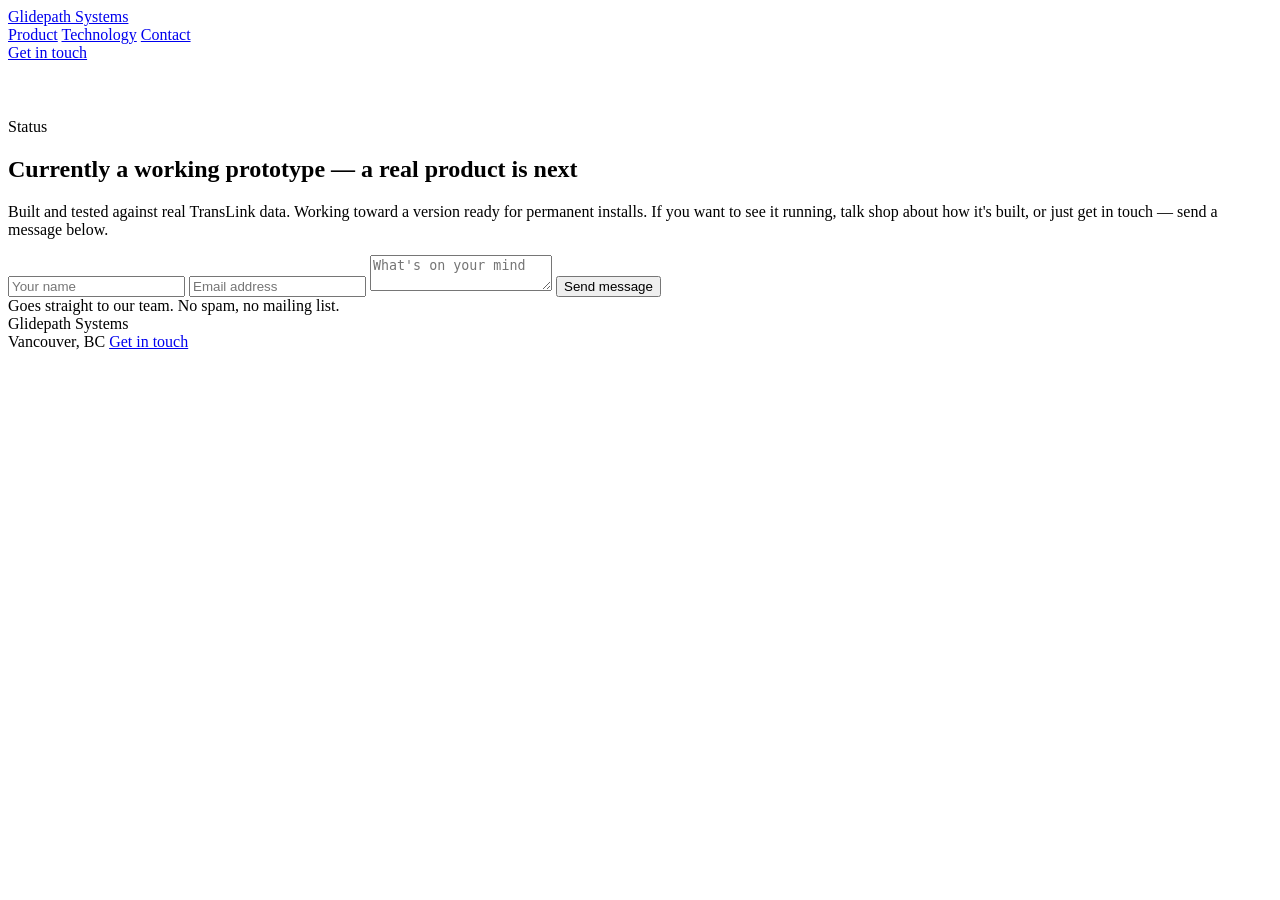
==== contact/index.html @ edbadcf6 "Create index.html" ====
<!DOCTYPE html>
<html lang="en">
<head>
<meta charset="UTF-8">
<title>Contact — Glidepath Systems</title>
<meta name="viewport" content="width=device-width, initial-scale=1.0">
<link rel="preconnect" href="https://fonts.googleapis.com">
<link href="https://fonts.googleapis.com/css2?family=Manrope:wght@400;500;600;700;800&family=JetBrains+Mono:wght@500;600&display=swap" rel="stylesheet">
<link rel="stylesheet" href="styles.css">
</head>
<body>

<div class="wrap nav-shell">
  <nav>
    <a href="index.html" class="logo"><span class="dot"></span>Glidepath Systems</a>
    <div class="nav-links">
      <a href="product.html">Product</a>
      <a href="technology.html">Technology</a>
      <a href="contact.html" class="active">Contact</a>
    </div>
    <a class="pill-btn" href="contact.html">Get in touch</a>
  </nav>
</div>

<div class="wrap">
  <section style="padding-top:56px;">
    <div class="pilot-band">
      <div class="eyebrow">Status</div>
      <h2>Currently a working prototype — a real product is next</h2>
      <p>Built and tested against real TransLink data. Working toward a version ready for permanent installs. If you want to see it running, talk shop about how it's built, or just get in touch — send a message below.</p>

      <form class="pilot-form" action="https://formspree.io/f/YOUR_FORM_ID" method="POST">
        <input type="text" name="name" placeholder="Your name" required>
        <input type="email" name="email" placeholder="Email address" required>
        <textarea name="message" placeholder="What's on your mind" required></textarea>
        <button type="submit">Send message</button>
      </form>
      <div class="form-note">Goes straight to our team. No spam, no mailing list.</div>
    </div>
  </section>
</div>

<footer>
  <div class="wrap">
    <div class="f-logo">Glidepath Systems</div>
    <span>Vancouver, BC</span>
    <a href="contact.html">Get in touch</a>
  </div>
</footer>

</body>
</html>
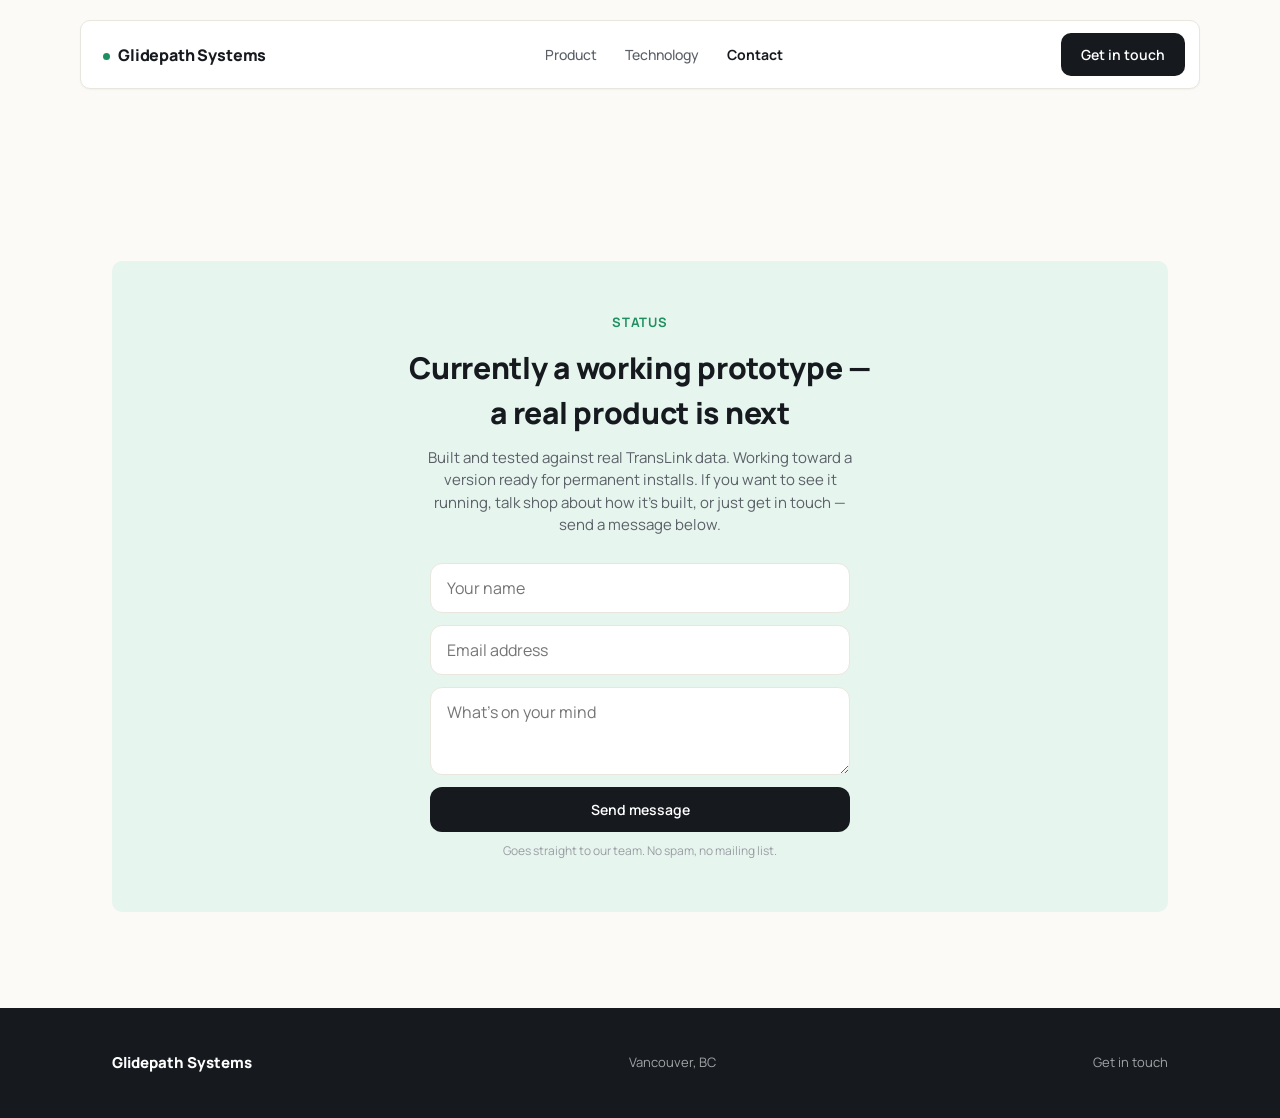
==== commit ad6e5ae7: "Update index.html" ====
--- a/contact/index.html
+++ b/contact/index.html
@@ -6,19 +6,19 @@
 <meta name="viewport" content="width=device-width, initial-scale=1.0">
 <link rel="preconnect" href="https://fonts.googleapis.com">
 <link href="https://fonts.googleapis.com/css2?family=Manrope:wght@400;500;600;700;800&family=JetBrains+Mono:wght@500;600&display=swap" rel="stylesheet">
-<link rel="stylesheet" href="styles.css">
+<link rel="stylesheet" href="/styles.css">
 </head>
 <body>
 
 <div class="wrap nav-shell">
   <nav>
-    <a href="index.html" class="logo"><span class="dot"></span>Glidepath Systems</a>
+    <a href="/" class="logo"><span class="dot"></span>Glidepath Systems</a>
     <div class="nav-links">
-      <a href="product.html">Product</a>
-      <a href="technology.html">Technology</a>
-      <a href="contact.html" class="active">Contact</a>
+      <a href="/product/">Product</a>
+      <a href="/technology/">Technology</a>
+      <a href="/contact/" class="active">Contact</a>
     </div>
-    <a class="pill-btn" href="contact.html">Get in touch</a>
+    <a class="pill-btn" href="/contact/">Get in touch</a>
   </nav>
 </div>
 
@@ -44,7 +44,7 @@
   <div class="wrap">
     <div class="f-logo">Glidepath Systems</div>
     <span>Vancouver, BC</span>
-    <a href="contact.html">Get in touch</a>
+    <a href="/contact/">Get in touch</a>
   </div>
 </footer>
 
--- a/styles.css
+++ b/styles.css
@@ -0,0 +1,318 @@
+:root{
+    --bg:#fbfaf7;
+    --ink:#161a1f;
+    --ink-mid:#5b6068;
+    --ink-faint:#9a9da3;
+    --line:#e9e6de;
+    --card:#ffffff;
+    --blue:#2c5aa0;
+    --blue-soft:#eaf1fa;
+    --green:#1f8f5f;
+    --green-soft:#e6f5ee;
+  }
+  *{box-sizing:border-box; margin:0; padding:0;}
+  body{
+    background:var(--bg);
+    color:var(--ink);
+    font-family:'Manrope',sans-serif;
+    line-height:1.5;
+  }
+  a{color:inherit; text-decoration:none;}
+  .wrap{max-width:1120px; margin:0 auto; padding:0 32px;}
+  @media (max-width:480px){
+    .wrap{padding:0 18px;}
+  }
+  .mono{font-family:'JetBrains Mono',monospace;}
+
+  /* ---------- floating nav ---------- */
+  .nav-shell{padding:20px 0;}
+  nav{
+    background:#ffffff;
+    border:1px solid var(--line);
+    border-radius:10px;
+    padding:12px 14px 12px 22px;
+    display:flex;
+    align-items:center;
+    justify-content:space-between;
+    box-shadow:0 1px 2px rgba(20,20,15,0.04);
+  }
+  .logo{
+    font-weight:800;
+    font-size:16px;
+    letter-spacing:-0.01em;
+  }
+  .logo .dot{
+    display:inline-block;
+    width:7px; height:7px;
+    border-radius:50%;
+    background:var(--green);
+    margin-right:8px;
+    vertical-align:middle;
+  }
+  .nav-links{
+    display:flex;
+    gap:28px;
+    font-size:14px;
+    font-weight:500;
+    color:var(--ink-mid);
+  }
+  .nav-links a.active{color:var(--ink); font-weight:700;}
+  .logo{text-decoration:none; color:inherit;}
+  .pill-btn{
+    background:var(--ink);
+    color:#fff;
+    font-size:14px;
+    font-weight:600;
+    padding:11px 20px;
+    border-radius:10px;
+  }
+
+  /* ---------- hero ---------- */
+  .hero{
+    border-radius:8px;
+    overflow:hidden;
+    position:relative;
+    background:#0e1420;
+    min-height:520px;
+    padding:52px 48px 90px;
+    display:flex;
+    flex-direction:column;
+    justify-content:flex-end;
+  }
+  /* scaled-down replica of the real dashboard, used as the hero's "photo" */
+  .dash-shot{
+    position:absolute;
+    top:-40px; right:-60px;
+    width:780px;
+    transform:scale(1.05) rotate(1.2deg);
+    border-radius:6px;
+    border:1px solid rgba(255,255,255,0.08);
+    box-shadow:0 30px 60px rgba(0,0,0,0.4);
+    overflow:hidden;
+    opacity:0.92;
+  }
+  .dash-shot-inner{
+    background:#0a0a0d;
+    padding:18px 20px;
+    font-family:'JetBrains Mono',monospace;
+  }
+  .ds-head{display:flex; justify-content:space-between; align-items:center; margin-bottom:14px;}
+  .ds-brand{font-family:'Manrope',sans-serif; font-weight:800; font-size:13px; color:#f2f3f5;}
+  .ds-brand span{color:#f0a83c;}
+  .ds-clock{font-size:11px; color:#5a5d66;}
+  .ds-row{display:grid; grid-template-columns:1fr 1.3fr; gap:12px; margin-bottom:10px;}
+  .ds-card{background:#151519; border:1px solid #232329; border-radius:10px; padding:14px;}
+  .ds-label{font-size:9px; letter-spacing:0.08em; text-transform:uppercase; color:#9497a0; margin-bottom:8px;}
+  .ds-dep{display:grid; grid-template-columns:34px 1fr 44px; gap:8px; align-items:center; padding:6px 0; border-bottom:1px solid #232329; font-size:10px;}
+  .ds-dep:last-child{border-bottom:none;}
+  .ds-badge{background:rgba(240,168,60,0.14); color:#f0a83c; border-radius:4px; text-align:center; padding:3px 0; font-weight:700;}
+  .ds-dest{color:#f2f3f5; font-family:'Manrope',sans-serif; font-weight:500; font-size:11px;}
+  .ds-eta{text-align:right; color:#f2f3f5; font-weight:700;}
+  .hero-overlay{
+    position:absolute; inset:0;
+    background:linear-gradient(100deg, #0e1420 0%, #0e1420 32%, rgba(14,20,32,0.7) 52%, rgba(14,20,32,0.15) 74%);
+    pointer-events:none;
+  }
+  .hero-content{position:relative; z-index:2;}
+  .hero-tag{
+    align-self:flex-start;
+    background:rgba(255,255,255,0.12);
+    color:#fff;
+    font-size:13px;
+    font-weight:600;
+    padding:8px 16px;
+    border-radius:10px;
+    margin-bottom:auto;
+  }
+  h1{
+    color:#fff;
+    font-size:44px;
+    font-weight:800;
+    letter-spacing:-0.02em;
+    line-height:1.15;
+    max-width:460px;
+    margin-bottom:16px;
+  }
+  .hero-sub{
+    color:rgba(255,255,255,0.75);
+    font-size:16px;
+    max-width:460px;
+    font-weight:500;
+  }
+
+  /* floating widget overlapping hero bottom edge */
+  .float-widget{
+    background:var(--card);
+    border-radius:10px;
+    box-shadow:0 12px 32px rgba(20,20,15,0.12);
+    padding:20px 24px;
+    margin:-56px 32px 0;
+    position:relative;
+    z-index:2;
+    display:grid;
+    grid-template-columns:1fr 1fr 1fr 1fr auto;
+    gap:0;
+    align-items:center;
+  }
+  .fw-item{padding:0 20px; border-right:1px solid var(--line);}
+  .fw-item:first-child{padding-left:4px;}
+  .fw-label{font-size:11px; text-transform:uppercase; letter-spacing:0.06em; color:var(--ink-faint); margin-bottom:4px;}
+  .fw-value{font-weight:700; font-size:15px;}
+  .fw-value.green{color:var(--green);}
+  .fw-cta{
+    background:var(--ink);
+    color:#fff;
+    font-weight:600;
+    font-size:14px;
+    padding:13px 22px;
+    border-radius:12px;
+    margin-left:16px;
+    white-space:nowrap;
+  }
+
+  /* ---------- sections ---------- */
+  section{padding:96px 0 0;}
+  .section-head{text-align:center; max-width:560px; margin:0 auto 44px;}
+  .eyebrow{
+    font-size:13px;
+    font-weight:700;
+    color:var(--green);
+    text-transform:uppercase;
+    letter-spacing:0.06em;
+    margin-bottom:12px;
+  }
+  h2{font-size:30px; font-weight:800; letter-spacing:-0.01em;}
+  .section-head p{color:var(--ink-mid); margin-top:10px; font-size:15px;}
+
+  /* three-card row (mirrors the trip-card layout) */
+  .card-row{display:grid; grid-template-columns:repeat(3,1fr); gap:22px;}
+  .card{
+    background:var(--card);
+    border:1px solid var(--line);
+    border-radius:8px;
+    overflow:hidden;
+  }
+  .card-art{
+    height:150px;
+    display:flex;
+    align-items:center;
+    justify-content:center;
+    position:relative;
+  }
+  .card-art .badge{
+    position:absolute; top:14px; left:14px;
+    background:rgba(255,255,255,0.9);
+    font-size:12px; font-weight:700;
+    padding:5px 11px;
+    border-radius:8px;
+  }
+  .card-body{padding:20px 20px 24px;}
+  .card-body h3{font-size:16px; font-weight:700; margin-bottom:8px;}
+  .card-body p{font-size:13.5px; color:var(--ink-mid);}
+
+  /* icon-column section (mirrors "reason travelers choose") */
+  .icon-row{display:grid; grid-template-columns:repeat(4,1fr); gap:28px; text-align:center;}
+  .icon-item .icon-badge{
+    width:44px; height:44px;
+    border-radius:12px;
+    background:var(--blue-soft);
+    color:var(--blue);
+    display:flex; align-items:center; justify-content:center;
+    font-family:'JetBrains Mono',monospace;
+    font-weight:700;
+    margin:0 auto 14px;
+  }
+  .icon-item h3{font-size:15px; font-weight:700; margin-bottom:6px;}
+  .icon-item p{font-size:13px; color:var(--ink-mid);}
+
+  /* pilot CTA band */
+  .pilot-band{
+    background:var(--green-soft);
+    border-radius:10px;
+    padding:52px 48px;
+    text-align:center;
+    margin-top:96px;
+  }
+  .pilot-band h2{max-width:480px; margin:0 auto 12px;}
+  .pilot-band p{color:var(--ink-mid); max-width:440px; margin:0 auto 26px; font-size:15px;}
+
+  .pilot-form{
+    max-width:420px;
+    margin:0 auto;
+    display:flex;
+    flex-direction:column;
+    gap:12px;
+    text-align:left;
+  }
+  .pilot-form input,
+  .pilot-form textarea{
+    font-family:'Manrope',sans-serif;
+    font-size:16px;
+    padding:13px 16px;
+    border-radius:12px;
+    border:1px solid var(--line);
+    background:#fff;
+    color:var(--ink);
+  }
+  .pilot-form textarea{resize:vertical; min-height:88px;}
+  .pilot-form input:focus,
+  .pilot-form textarea:focus{outline:2px solid var(--green); outline-offset:1px;}
+  .pilot-form button{
+    background:var(--ink);
+    color:#fff;
+    font-weight:600;
+    font-size:14px;
+    padding:13px 22px;
+    border-radius:12px;
+    border:none;
+    cursor:pointer;
+    font-family:'Manrope',sans-serif;
+  }
+  .pilot-form button:hover{background:#000;}
+  .form-note{font-size:12px; color:var(--ink-faint); margin-top:10px; text-align:center;}
+
+  /* footer */
+  footer{
+    background:var(--ink);
+    color:rgba(255,255,255,0.6);
+    margin-top:96px;
+    border-radius:0;
+    padding:44px 0;
+  }
+  footer .wrap{display:flex; justify-content:space-between; align-items:center; font-size:13px;}
+  footer .f-logo{color:#fff; font-weight:800; font-size:15px;}
+  footer a:hover{color:#fff;}
+
+  @media (max-width:820px){
+    .card-row, .icon-row{grid-template-columns:1fr 1fr;}
+    .float-widget{grid-template-columns:1fr 1fr; row-gap:14px; margin:-40px 16px 0; padding:18px;}
+    .fw-item{border-right:none; padding:0;}
+    .fw-cta{grid-column:span 2; margin-left:0; text-align:center;}
+    .nav-links{display:none;}
+    h1{font-size:30px; max-width:100%;}
+    .hero{padding:40px 28px 70px; min-height:auto;}
+    .dash-shot{display:none;}
+    .hero-overlay{background:#0e1420;}
+    .pilot-band{padding:36px 24px;}
+  }
+
+  @media (max-width:560px){
+    .card-row, .icon-row{grid-template-columns:1fr;}
+    .float-widget{grid-template-columns:1fr; margin:-32px 12px 0; padding:16px;}
+    .fw-item{border-bottom:1px solid var(--line); padding:10px 0;}
+    .fw-item:first-child{padding-top:0;}
+    .fw-item:last-of-type{border-bottom:none;}
+    .fw-cta{grid-column:1; margin-top:6px;}
+    nav{padding:10px 10px 10px 16px;}
+    .pill-btn{padding:9px 14px; font-size:13px;}
+    h1{font-size:25px;}
+    .hero-sub{font-size:14.5px;}
+    .hero{padding:32px 20px 56px; min-height:auto; border-radius:10px;}
+    .dash-shot{display:none;}
+    .hero-overlay{background:#0e1420;}
+    .hero-tag{font-size:12px;}
+    h2{font-size:22px;}
+    .pilot-band{padding:28px 18px; border-radius:10px;}
+    footer{padding:32px 0; border-radius:0;}
+    footer .wrap{flex-direction:column; gap:8px; text-align:center;}
+  }
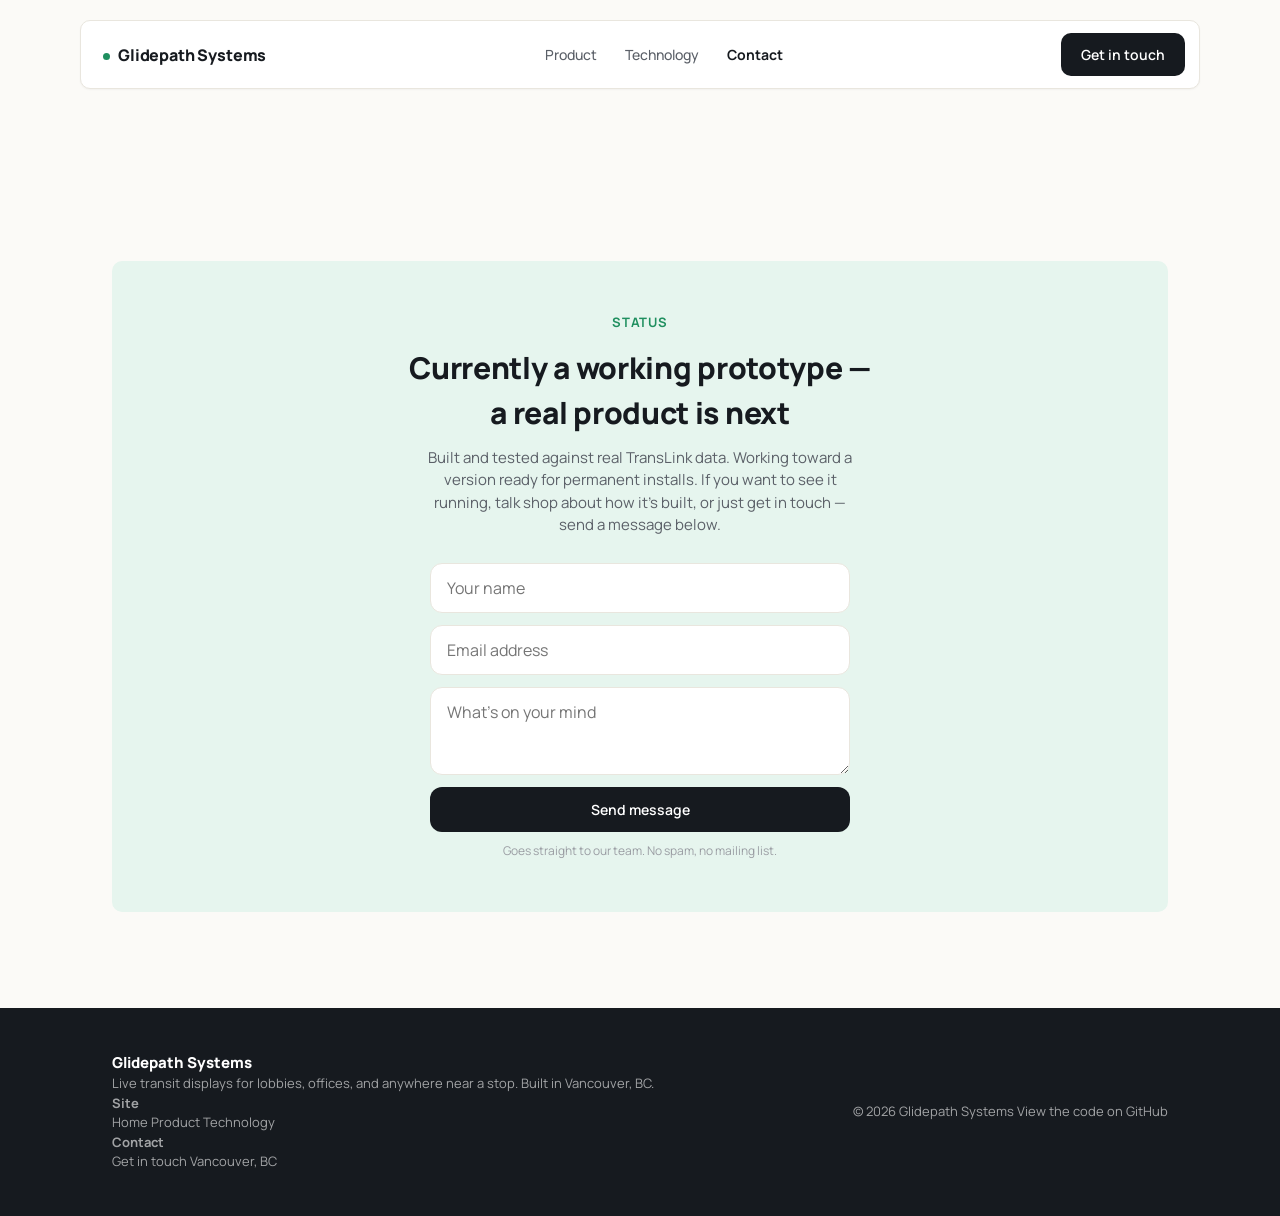
==== commit 8971ce52: "Update index.html" ====
--- a/contact/index.html
+++ b/contact/index.html
@@ -22,6 +22,8 @@
   </nav>
 </div>
 
+
+<main class="page-main">
 <div class="wrap">
   <section style="padding-top:56px;">
     <div class="pilot-band">
@@ -40,11 +42,31 @@
   </section>
 </div>
 
+</main>
+
 <footer>
   <div class="wrap">
-    <div class="f-logo">Glidepath Systems</div>
-    <span>Vancouver, BC</span>
-    <a href="/contact/">Get in touch</a>
+    <div class="footer-top">
+      <div class="footer-brand">
+        <div class="f-logo"><span class="dot"></span>Glidepath Systems</div>
+        <p>Live transit displays for lobbies, offices, and anywhere near a stop. Built in Vancouver, BC.</p>
+      </div>
+      <div class="footer-col">
+        <h4>Site</h4>
+        <a href="/">Home</a>
+        <a href="/product/">Product</a>
+        <a href="/technology/">Technology</a>
+      </div>
+      <div class="footer-col">
+        <h4>Contact</h4>
+        <a href="/contact/">Get in touch</a>
+        <span>Vancouver, BC</span>
+      </div>
+    </div>
+    <div class="footer-bottom">
+      <span>© 2026 Glidepath Systems</span>
+      <a href="https://github.com/bk1202/translink-mcp" target="_blank" rel="noopener">View the code on GitHub</a>
+    </div>
   </div>
 </footer>
 
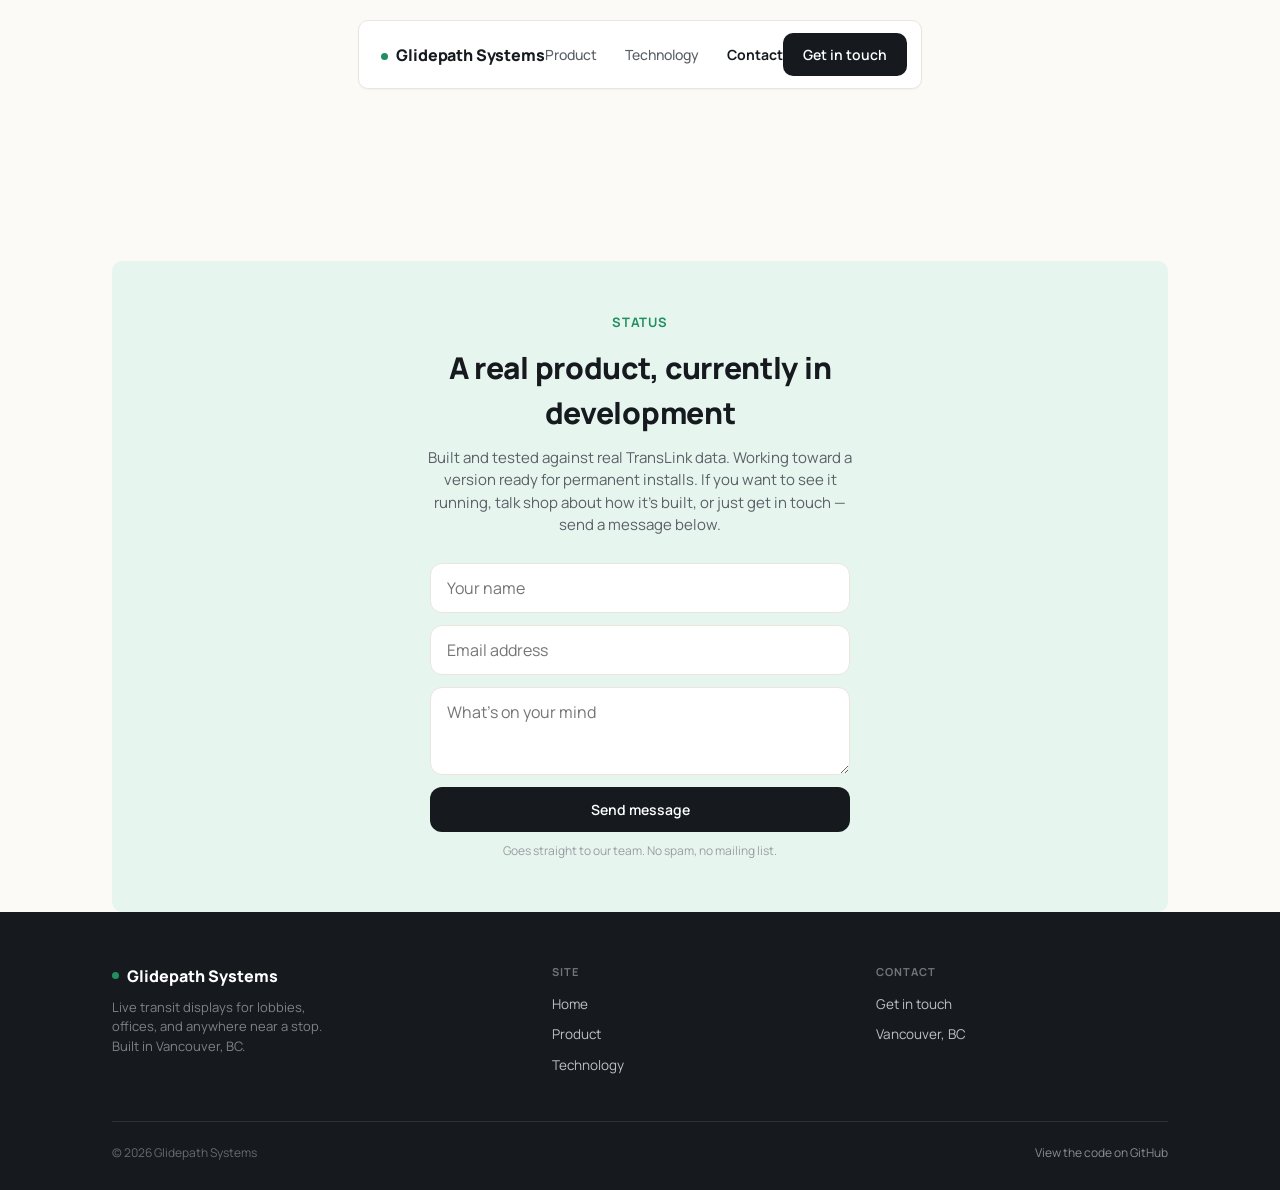
==== commit c498b7e4: "Update index.html" ====
--- a/contact/index.html
+++ b/contact/index.html
@@ -28,7 +28,7 @@
   <section style="padding-top:56px;">
     <div class="pilot-band">
       <div class="eyebrow">Status</div>
-      <h2>Currently a working prototype — a real product is next</h2>
+      <h2>A real product, currently in development</h2>
       <p>Built and tested against real TransLink data. Working toward a version ready for permanent installs. If you want to see it running, talk shop about how it's built, or just get in touch — send a message below.</p>
 
       <form class="pilot-form" action="https://formspree.io/f/YOUR_FORM_ID" method="POST">
--- a/styles.css
+++ b/styles.css
@@ -11,12 +11,17 @@
     --green-soft:#e6f5ee;
   }
   *{box-sizing:border-box; margin:0; padding:0;}
+  html, body{height:100%;}
   body{
+    min-height:100vh;
     background:var(--bg);
     color:var(--ink);
     font-family:'Manrope',sans-serif;
     line-height:1.5;
-  }
+    display:flex;
+    flex-direction:column;
+  }
+  .page-main{flex:1 0 auto;}
   a{color:inherit; text-decoration:none;}
   .wrap{max-width:1120px; margin:0 auto; padding:0 32px;}
   @media (max-width:480px){
@@ -275,13 +280,53 @@
   footer{
     background:var(--ink);
     color:rgba(255,255,255,0.6);
-    margin-top:96px;
-    border-radius:0;
-    padding:44px 0;
-  }
-  footer .wrap{display:flex; justify-content:space-between; align-items:center; font-size:13px;}
-  footer .f-logo{color:#fff; font-weight:800; font-size:15px;}
-  footer a:hover{color:#fff;}
+    margin-top:auto;
+    padding:52px 0 28px;
+    flex-shrink:0;
+  }
+  .footer-top{
+    display:grid;
+    grid-template-columns:1.4fr 1fr 1fr;
+    gap:32px;
+    padding-bottom:36px;
+    border-bottom:1px solid rgba(255,255,255,0.1);
+  }
+  .footer-brand .f-logo{
+    color:#fff;
+    font-weight:800;
+    font-size:16px;
+    display:flex;
+    align-items:center;
+    gap:8px;
+    margin-bottom:10px;
+  }
+  .footer-brand .f-logo .dot{width:7px; height:7px; border-radius:50%; background:var(--green); display:inline-block;}
+  .footer-brand p{font-size:13px; max-width:220px; color:rgba(255,255,255,0.45);}
+  .footer-col h4{
+    font-size:11px;
+    text-transform:uppercase;
+    letter-spacing:0.08em;
+    color:rgba(255,255,255,0.4);
+    margin-bottom:14px;
+    font-weight:700;
+  }
+  .footer-col a, .footer-col span{
+    display:block;
+    font-size:13.5px;
+    color:rgba(255,255,255,0.72);
+    margin-bottom:10px;
+  }
+  .footer-col a:hover{color:#fff;}
+  .footer-bottom{
+    display:flex;
+    justify-content:space-between;
+    align-items:center;
+    padding-top:22px;
+    font-size:12px;
+    color:rgba(255,255,255,0.35);
+  }
+  .footer-bottom a{color:rgba(255,255,255,0.5);}
+  .footer-bottom a:hover{color:#fff;}
 
   @media (max-width:820px){
     .card-row, .icon-row{grid-template-columns:1fr 1fr;}
@@ -313,6 +358,8 @@
     .hero-tag{font-size:12px;}
     h2{font-size:22px;}
     .pilot-band{padding:28px 18px; border-radius:10px;}
-    footer{padding:32px 0; border-radius:0;}
-    footer .wrap{flex-direction:column; gap:8px; text-align:center;}
-  }
+    footer{padding:32px 0 24px;}
+    .footer-top{grid-template-columns:1fr; gap:26px; padding-bottom:26px;}
+    .footer-brand p{max-width:none;}
+    .footer-bottom{flex-direction:column; gap:8px; text-align:center; padding-top:18px;}
+  }
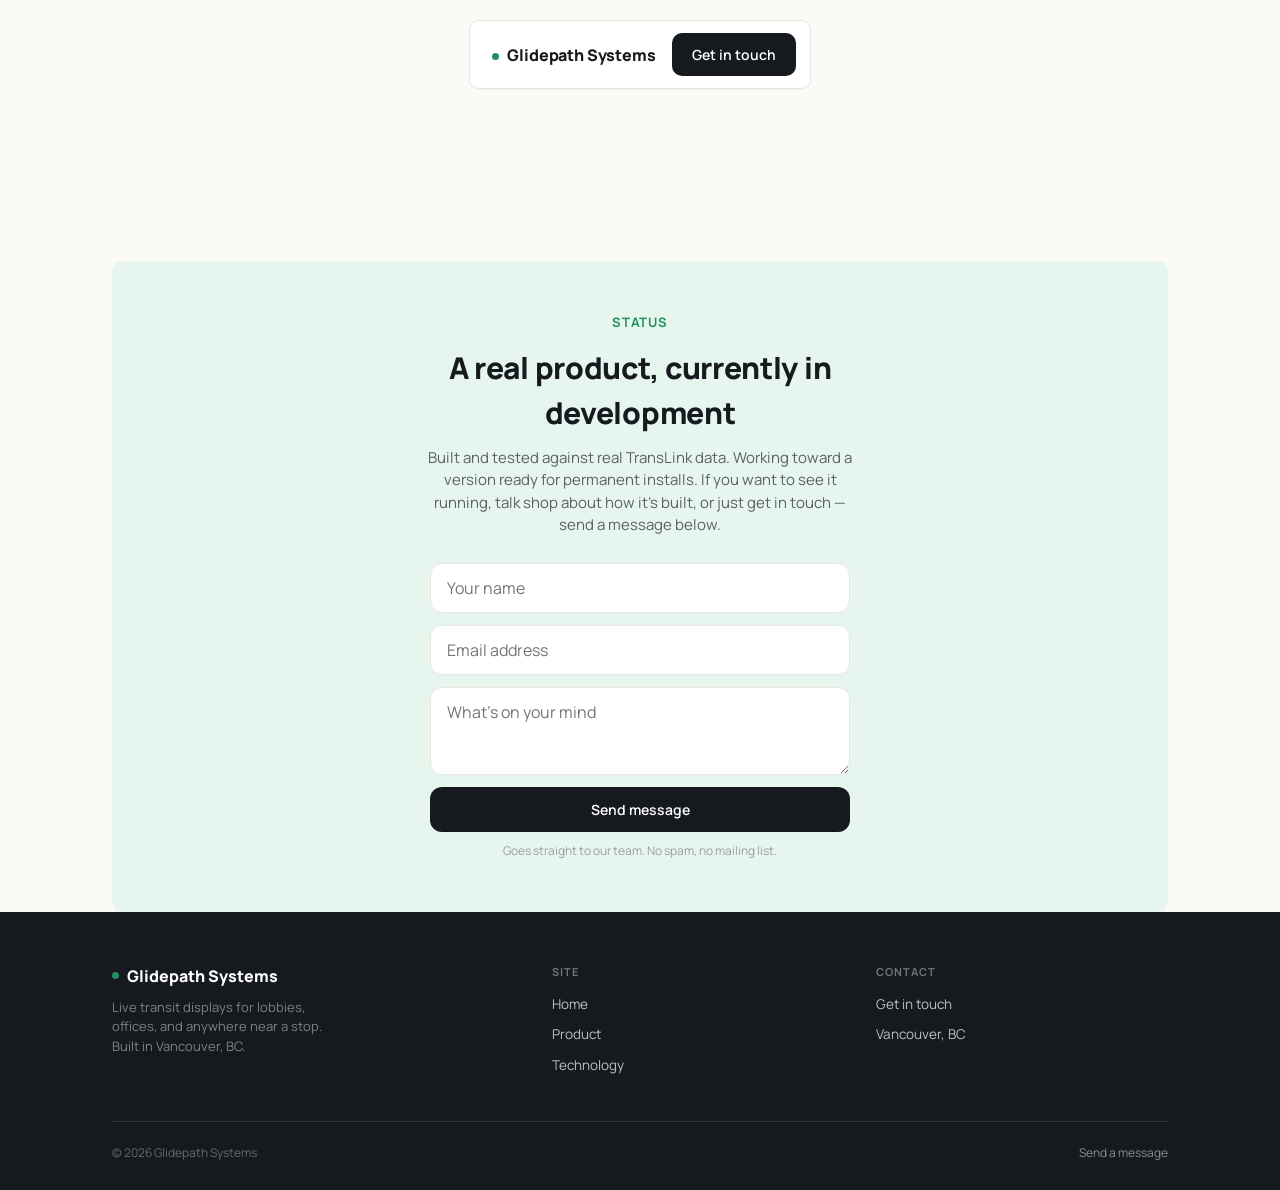
==== commit d2a8f9d7: "Update index.html" ====
--- a/contact/index.html
+++ b/contact/index.html
@@ -13,11 +13,6 @@
 <div class="wrap nav-shell">
   <nav>
     <a href="/" class="logo"><span class="dot"></span>Glidepath Systems</a>
-    <div class="nav-links">
-      <a href="/product/">Product</a>
-      <a href="/technology/">Technology</a>
-      <a href="/contact/" class="active">Contact</a>
-    </div>
     <a class="pill-btn" href="/contact/">Get in touch</a>
   </nav>
 </div>
@@ -65,7 +60,7 @@
     </div>
     <div class="footer-bottom">
       <span>© 2026 Glidepath Systems</span>
-      <a href="https://github.com/bk1202/translink-mcp" target="_blank" rel="noopener">View the code on GitHub</a>
+      <a href="/contact/">Send a message</a>
     </div>
   </div>
 </footer>
--- a/styles.css
+++ b/styles.css
@@ -39,8 +39,12 @@
     display:flex;
     align-items:center;
     justify-content:space-between;
+    gap:16px;
     box-shadow:0 1px 2px rgba(20,20,15,0.04);
   }
+  .logo{flex-shrink:1; min-width:0; overflow:hidden; text-overflow:ellipsis; white-space:nowrap;}
+  .nav-links{min-width:0;}
+  .pill-btn{flex-shrink:0;}
   .logo{
     font-weight:800;
     font-size:16px;
@@ -137,6 +141,7 @@
     line-height:1.15;
     max-width:460px;
     margin-bottom:16px;
+    overflow-wrap:break-word;
   }
   .hero-sub{
     color:rgba(255,255,255,0.75);
@@ -328,12 +333,19 @@
   .footer-bottom a{color:rgba(255,255,255,0.5);}
   .footer-bottom a:hover{color:#fff;}
 
+  /* nav links get their own, wider breakpoint — the logo + 3 links + button
+     need more room than the rest of the tablet layout does, and flex items
+     don't shrink below their text width by default, so leaving this tied
+     to the 820px breakpoint left a cramped zone where they'd overlap. */
+  @media (max-width:900px){
+    .nav-links{display:none;}
+  }
+
   @media (max-width:820px){
     .card-row, .icon-row{grid-template-columns:1fr 1fr;}
     .float-widget{grid-template-columns:1fr 1fr; row-gap:14px; margin:-40px 16px 0; padding:18px;}
     .fw-item{border-right:none; padding:0;}
     .fw-cta{grid-column:span 2; margin-left:0; text-align:center;}
-    .nav-links{display:none;}
     h1{font-size:30px; max-width:100%;}
     .hero{padding:40px 28px 70px; min-height:auto;}
     .dash-shot{display:none;}
@@ -349,8 +361,9 @@
     .fw-item:last-of-type{border-bottom:none;}
     .fw-cta{grid-column:1; margin-top:6px;}
     nav{padding:10px 10px 10px 16px;}
+    .logo{font-size:14px;}
     .pill-btn{padding:9px 14px; font-size:13px;}
-    h1{font-size:25px;}
+    h1{font-size:25px; max-width:100%;}
     .hero-sub{font-size:14.5px;}
     .hero{padding:32px 20px 56px; min-height:auto; border-radius:10px;}
     .dash-shot{display:none;}
